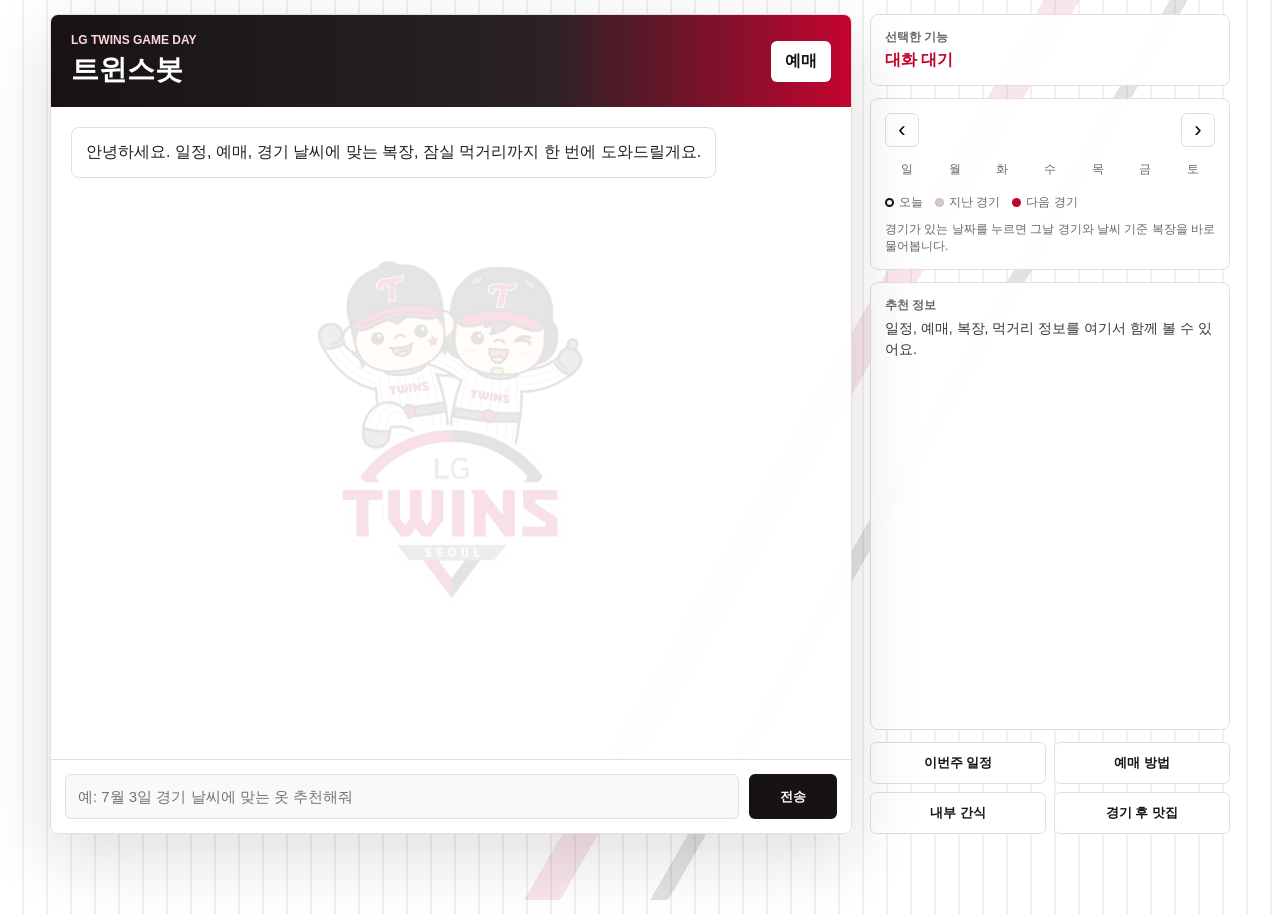
==== lg_twins_chatbot/frontend/index.html @ 3da27557 "Add twins chatbot" ====
<!DOCTYPE html>
<html lang="ko">
<head>
  <meta charset="UTF-8" />
  <meta name="viewport" content="width=device-width, initial-scale=1.0" />
  <title>트윈스봇 | LG 트윈스 직관 도우미</title>
  <link rel="stylesheet" href="styles.css" />
</head>
<body>
  <main class="app-shell">
    <section class="chat-panel">
      <header class="topbar">
        <div>
          <p class="eyebrow">LG TWINS GAME DAY</p>
          <h1>트윈스봇</h1>
        </div>
        <a class="ticket-link" href="https://ticket.interpark.com" target="_blank" rel="noopener noreferrer">예매</a>
      </header>

      <div class="brand-watermark" aria-hidden="true">
        <img src="assets/twins-logo-cutout.png" alt="" />
      </div>

      <div id="log" class="chat-log" aria-live="polite"></div>

      <form id="chat-form" class="composer">
        <input
          id="message"
          type="text"
          autocomplete="off"
          placeholder="예: 7월 3일 경기 날씨에 맞는 옷 추천해줘"
        />
        <button type="submit">전송</button>
      </form>
    </section>

    <aside class="side-panel">
      <section class="mini-card status-card">
        <p class="label">선택한 기능</p>
        <strong id="tool-name">대화 대기</strong>
      </section>

      <section class="calendar-section">
        <div class="calendar-head">
          <button id="prev-month" type="button" aria-label="이전 달">‹</button>
          <h2 id="month-label"></h2>
          <button id="next-month" type="button" aria-label="다음 달">›</button>
        </div>
        <div class="weekdays">
          <span>일</span><span>월</span><span>화</span><span>수</span><span>목</span><span>금</span><span>토</span>
        </div>
        <div id="calendar-grid" class="calendar-grid"></div>
        <div class="calendar-legend" aria-label="캘린더 표시 안내">
          <span><i class="legend-dot today"></i>오늘</span>
          <span><i class="legend-dot past"></i>지난 경기</span>
          <span><i class="legend-dot upcoming"></i>다음 경기</span>
        </div>
        <p class="calendar-note">경기가 있는 날짜를 누르면 그날 경기와 날씨 기준 복장을 바로 물어봅니다.</p>
      </section>

      <section id="result-card" class="mini-card result-card">
        <p class="label">추천 정보</p>
        <div id="result-content">일정, 예매, 복장, 먹거리 정보를 여기서 함께 볼 수 있어요.</div>
      </section>

      <section class="quick-actions">
        <button type="button" data-prompt="이번주 LG 트윈스 경기 일정 알려줘">이번주 일정</button>
        <button type="button" data-prompt="LG 트윈스 경기 예매 방법 알려줘">예매 방법</button>
        <button type="button" data-prompt="야구장 안에서 간단한 간식 추천해줘">내부 간식</button>
        <button type="button" data-prompt="경기 끝나고 잠실 근처 맛집 추천해줘">경기 후 맛집</button>
      </section>
    </aside>
  </main>

  <script src="script.js"></script>
</body>
</html>
---- lg_twins_chatbot/frontend/styles.css ----
:root {
  --red: #c3042f;
  --black: #171313;
  --ink: #221f20;
  --muted: #6d6669;
  --line: #e5dce0;
  --panel: rgba(255, 255, 255, 0.94);
  --soft-red: #fff1f4;
  --field: #faf8f9;
}

* {
  box-sizing: border-box;
}

body {
  min-height: 100vh;
  margin: 0;
  color: var(--ink);
  font-family: Arial, "Noto Sans KR", sans-serif;
  background:
    repeating-linear-gradient(90deg, #fff 0 22px, #f4f0f2 22px 24px),
    linear-gradient(135deg, #fff 0%, #f8eef2 100%);
}

body::before {
  content: "";
  position: fixed;
  inset: 0;
  pointer-events: none;
  background:
    linear-gradient(120deg, transparent 0 58%, rgba(195, 4, 47, 0.1) 58% 60%, transparent 60%),
    linear-gradient(120deg, transparent 0 65%, rgba(23, 19, 19, 0.12) 65% 66%, transparent 66%);
}

.app-shell {
  position: relative;
  display: grid;
  grid-template-columns: minmax(0, 1fr) 360px;
  gap: 18px;
  width: min(1180px, calc(100vw - 28px));
  height: min(820px, calc(100vh - 28px));
  margin: 14px auto;
}

.chat-panel,
.side-panel {
  min-height: 0;
}

.chat-panel {
  position: relative;
  display: grid;
  grid-template-rows: auto minmax(0, 1fr) auto;
  overflow: hidden;
  border: 1px solid var(--line);
  border-radius: 8px;
  background: var(--panel);
  box-shadow: 0 22px 70px rgba(23, 19, 19, 0.14);
}

.brand-watermark {
  position: absolute;
  top: 50%;
  left: 50%;
  z-index: 0;
  width: min(360px, 54%);
  opacity: 0.12;
  pointer-events: none;
  transform: translate(-50%, -50%);
}

.brand-watermark img {
  display: block;
  width: 100%;
  height: auto;
}

.topbar {
  position: relative;
  z-index: 2;
  display: flex;
  align-items: center;
  justify-content: space-between;
  gap: 14px;
  padding: 18px 20px;
  color: white;
  background:
    linear-gradient(90deg, var(--black), #2a2225 62%, var(--red)),
    repeating-linear-gradient(90deg, transparent 0 14px, rgba(255, 255, 255, 0.18) 14px 15px);
}

.eyebrow,
.label {
  margin: 0 0 4px;
  color: var(--muted);
  font-size: 12px;
  font-weight: 700;
}

.topbar .eyebrow {
  color: #ffd7df;
}

h1,
h2 {
  margin: 0;
  letter-spacing: 0;
}

h1 {
  font-size: 28px;
}

.ticket-link,
.action-link,
.composer button,
.quick-actions button {
  border: 0;
  border-radius: 6px;
  font-weight: 800;
  cursor: pointer;
}

.ticket-link {
  padding: 10px 14px;
  color: var(--black);
  background: white;
  text-decoration: none;
}

.action-link {
  align-self: flex-start;
  display: inline-flex;
  margin: -4px 0 6px;
  padding: 10px 12px;
  color: white;
  background: var(--black);
  text-decoration: none;
}

.chat-log {
  position: relative;
  z-index: 1;
  display: flex;
  flex-direction: column;
  gap: 12px;
  overflow-y: auto;
  padding: 20px;
}

.bubble {
  width: fit-content;
  max-width: min(680px, 86%);
  padding: 12px 14px;
  border-radius: 8px;
  line-height: 1.55;
  white-space: pre-wrap;
}

.bubble.user {
  align-self: flex-end;
  color: white;
  background: var(--red);
}

.bubble.bot {
  align-self: flex-start;
  border: 1px solid var(--line);
  background: white;
}

.bubble.loading {
  color: var(--muted);
}

.composer {
  position: relative;
  z-index: 2;
  display: grid;
  grid-template-columns: minmax(0, 1fr) 88px;
  gap: 10px;
  padding: 14px;
  border-top: 1px solid var(--line);
  background: #fff;
}

.composer input {
  width: 100%;
  min-width: 0;
  border: 1px solid var(--line);
  border-radius: 6px;
  padding: 13px 12px;
  background: var(--field);
  font-size: 15px;
}

.composer button,
.quick-actions button {
  color: white;
  background: var(--black);
}

.side-panel {
  display: grid;
  grid-template-rows: auto auto minmax(0, 1fr) auto;
  gap: 12px;
}

.mini-card,
.calendar-section {
  border: 1px solid var(--line);
  border-radius: 8px;
  background: var(--panel);
}

.mini-card {
  padding: 14px;
}

.status-card strong {
  color: var(--red);
}

.calendar-section {
  padding: 14px;
}

.calendar-head {
  display: grid;
  grid-template-columns: 34px 1fr 34px;
  align-items: center;
  gap: 8px;
}

.calendar-head button {
  width: 34px;
  height: 34px;
  border: 1px solid var(--line);
  border-radius: 6px;
  background: white;
  font-size: 22px;
  cursor: pointer;
}

#month-label {
  text-align: center;
  font-size: 18px;
}

.weekdays,
.calendar-grid {
  display: grid;
  grid-template-columns: repeat(7, 1fr);
  gap: 4px;
}

.weekdays {
  margin: 14px 0 6px;
  color: var(--muted);
  font-size: 12px;
  text-align: center;
}

.day {
  aspect-ratio: 1;
  border: 1px solid transparent;
  border-radius: 6px;
  background: transparent;
  color: #91898d;
  font-size: 13px;
}

.day.has-game {
  color: var(--black);
  font-weight: 700;
  cursor: pointer;
}

.day.past-game {
  border-color: #d8ccd1;
  color: #6d6669;
  background: #f4f0f2;
}

.day.upcoming-game {
  border-color: #f0b5c3;
  background: var(--soft-red);
}

.day.today-game {
  border-color: var(--black);
  background: #fff;
}

.day.today {
  position: relative;
  border: 2px solid var(--black);
  color: var(--black);
  font-weight: 900;
}

.day.today::after {
  content: "TODAY";
  position: absolute;
  left: 50%;
  bottom: -7px;
  width: auto;
  height: 14px;
  padding: 0 4px;
  border-radius: 999px;
  color: white;
  background: var(--red);
  font-size: 8px;
  font-weight: 900;
  line-height: 14px;
  transform: translateX(-50%);
}

.day.has-game:hover,
.day.selected {
  color: white;
  background: var(--red);
}

.day.selected::after {
  color: var(--red);
  background: white;
}

.calendar-legend {
  display: flex;
  flex-wrap: wrap;
  gap: 8px 12px;
  margin-top: 10px;
  color: var(--muted);
  font-size: 12px;
}

.calendar-legend span {
  display: inline-flex;
  align-items: center;
  gap: 5px;
}

.legend-dot {
  width: 9px;
  height: 9px;
  border-radius: 50%;
  border: 1px solid transparent;
}

.legend-dot.today {
  background: white;
  border: 2px solid var(--black);
}

.legend-dot.past {
  background: #d8ccd1;
  border-color: #bfb2b8;
}

.legend-dot.upcoming {
  background: var(--red);
}

.calendar-note {
  margin: 10px 0 0;
  color: var(--muted);
  font-size: 12px;
  line-height: 1.4;
}

.result-card {
  min-height: 170px;
  overflow-y: auto;
}

.visual-card {
  align-self: flex-start;
  width: min(420px, 92%);
  padding: 12px;
  border: 1px solid var(--line);
  border-radius: 8px;
  background: #fff;
}

.seat-map {
  display: block;
  width: 100%;
  height: auto;
}

.visual-caption {
  margin: 8px 0 0;
  color: #3d3639;
  font-size: 13px;
  line-height: 1.45;
  text-align: center;
}

.steps-list {
  display: grid;
  gap: 8px;
}

.step-row {
  display: grid;
  grid-template-columns: 26px minmax(0, 1fr);
  gap: 8px;
  align-items: start;
}

.step-row span {
  display: grid;
  place-items: center;
  width: 26px;
  height: 26px;
  border-radius: 999px;
  color: white;
  background: var(--red);
  font-size: 12px;
  font-weight: 800;
}

.step-row p {
  margin: 3px 0 0;
  font-size: 13px;
  line-height: 1.45;
}

#result-content {
  color: #3d3639;
  font-size: 14px;
  line-height: 1.55;
  white-space: pre-wrap;
}

.quick-actions {
  display: grid;
  grid-template-columns: repeat(2, minmax(0, 1fr));
  gap: 8px;
}

.quick-actions button {
  min-height: 42px;
  padding: 9px;
  background: white;
  color: var(--black);
  border: 1px solid var(--line);
}

.quick-actions button:hover {
  color: white;
  background: var(--black);
}

@media (max-width: 860px) {
  .app-shell {
    grid-template-columns: 1fr;
    height: auto;
    min-height: calc(100vh - 20px);
    margin: 10px auto;
  }

  .chat-panel {
    min-height: 620px;
  }

  .side-panel {
    grid-template-rows: auto;
  }
}
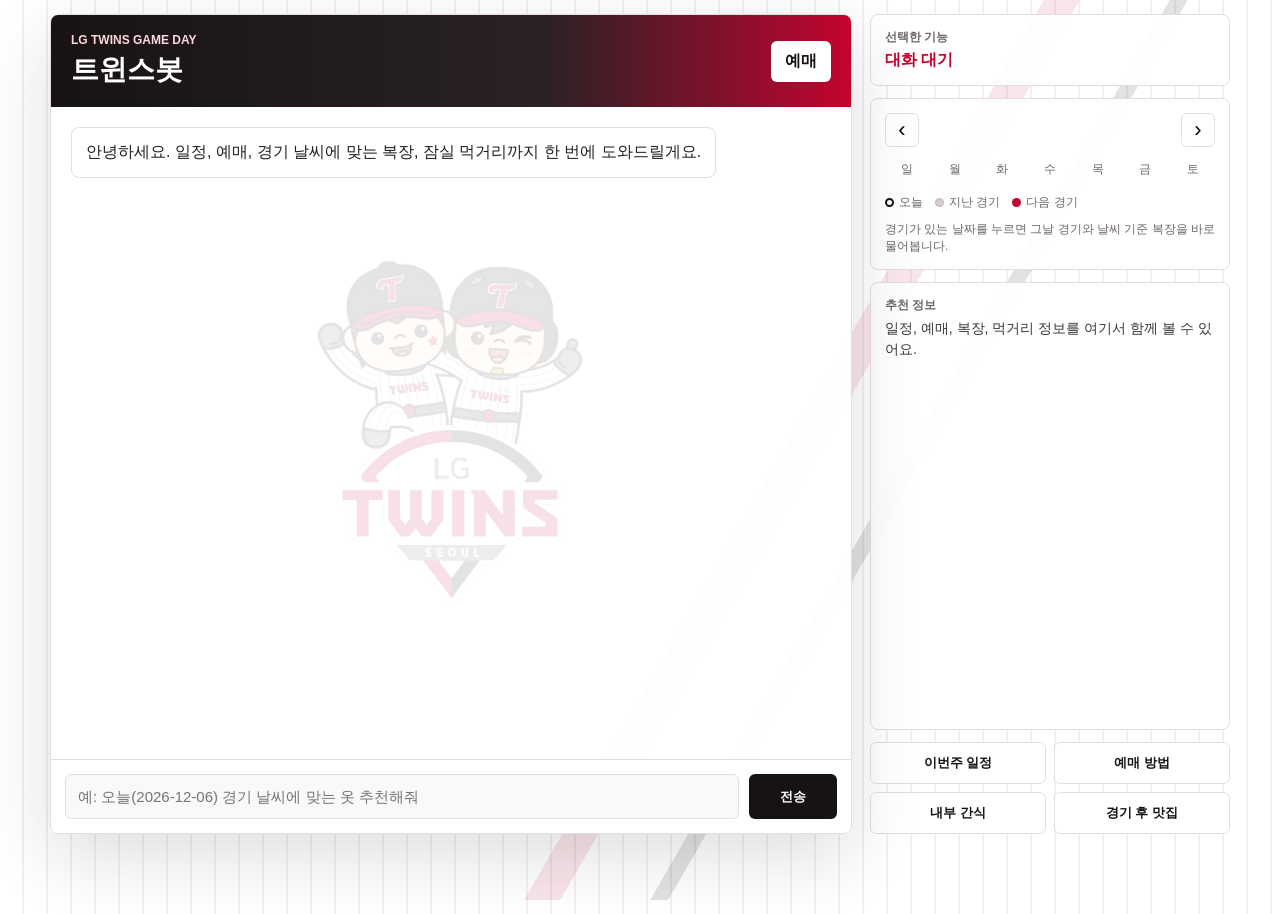
==== commit a25cfd85: "Update food search and today handling" ====
--- a/lg_twins_chatbot/frontend/index.html
+++ b/lg_twins_chatbot/frontend/index.html
@@ -28,7 +28,7 @@
           id="message"
           type="text"
           autocomplete="off"
-          placeholder="예: 7월 3일 경기 날씨에 맞는 옷 추천해줘"
+          placeholder="예: 오늘 경기 날씨에 맞는 옷 추천해줘"
         />
         <button type="submit">전송</button>
       </form>
